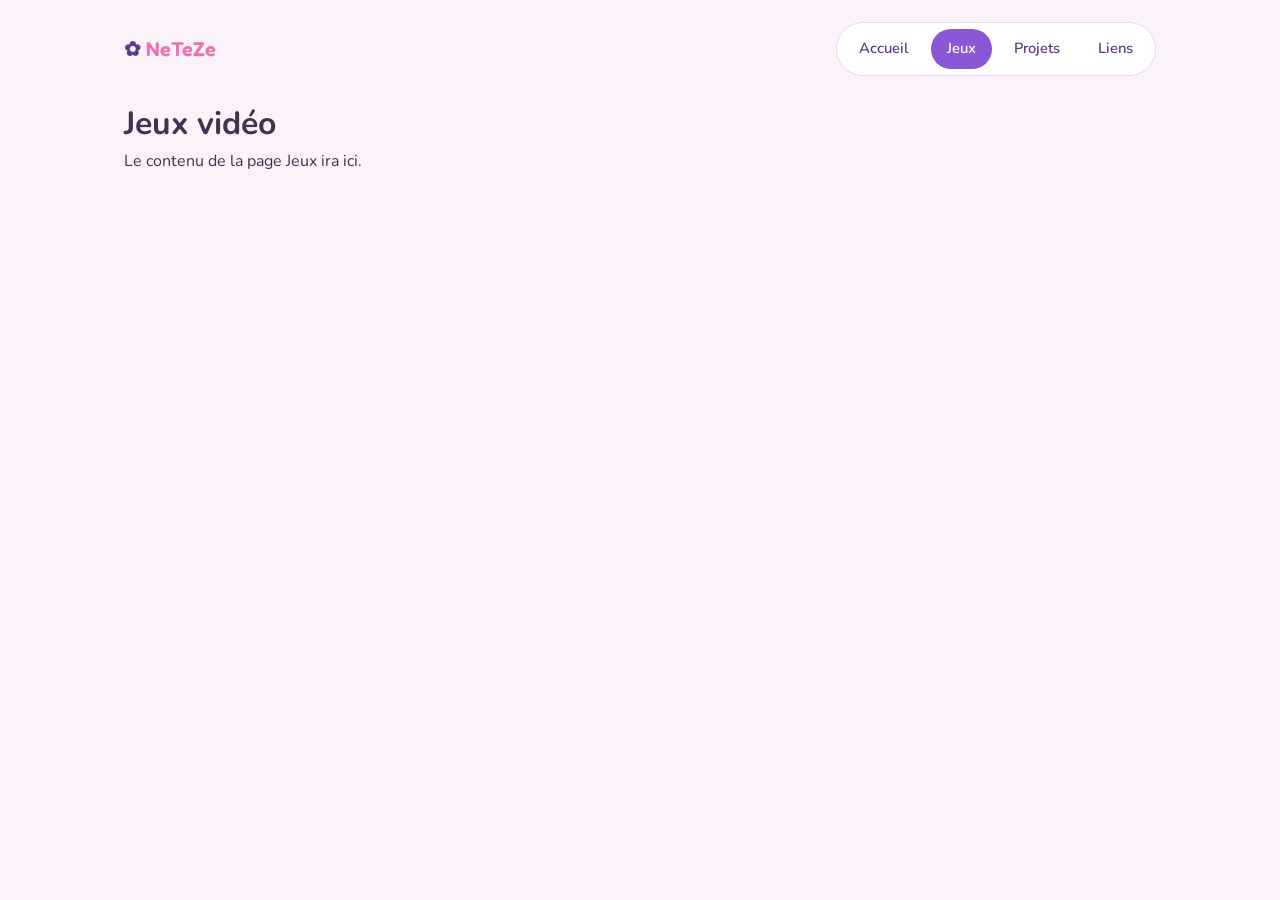
==== pages/games.html @ d8747aae "add real links" ====
<!DOCTYPE html>
<html lang="fr">
<head>
    <meta charset="UTF-8" />
    <meta name="viewport" content="width=device-width, initial-scale=1.0" />
    <title>NeTeZe · Jeux</title>

    <link rel="preconnect" href="https://fonts.googleapis.com" />
    <link rel="preconnect" href="https://fonts.gstatic.com" crossorigin />
    <link href="https://fonts.googleapis.com/css2?family=Fredoka:wght@400;500;600;700&family=Nunito:wght@400;500;600;700&display=swap" rel="stylesheet" />

    <!-- ../ pour remonter au root depuis pages/ -->
    <link rel="stylesheet" href="../css/style.css" />
</head>
<body>
<div class="wrap">
    <nav class="nav">
        <a class="brand" href="../index.html">✿ <span>NeTeZe</span></a>
        <div class="tabs">
            <a href="../index.html">Accueil</a>
            <a href="games.html" aria-current="page">Jeux</a>
            <a href="projects.html">Projets</a>
            <a href="links.html">Liens</a>
        </div>
    </nav>

    <main>
        <h1>Jeux vidéo</h1>
        <p>Le contenu de la page Jeux ira ici.</p>
    </main>
</div>

<script src="../js/main.js"></script>
</body>
</html>
---- css/style.css ----
:root {
    --bg:      #FBF2FA;
    --rose:    #ED73AE;
    --violet:  #8A57D6;
    --grape:   #5C3A8E;
    --ink:     #43324F;
    --card:    #FFFFFF;
    --border:  #EAD8EE;
}

* { box-sizing: border-box; margin: 0; padding: 0; }

body {
    font-family: "Nunito", system-ui, sans-serif;
    color: var(--ink);
    background: var(--bg);
    min-height: 100vh;
    line-height: 1.6;
}

/* Les liens déjà cliqués gardent leur couleur d'origine */
a:visited { color: inherit; }

/* Largeur centrée */
.wrap {
    max-width: 1080px;
    margin: 0 auto;
    padding: 0 24px;
}

/* Barre de navigation */
.nav {
    display: flex;
    align-items: center;
    justify-content: space-between;
    gap: 16px;
    padding: 22px 0;
    flex-wrap: wrap;
}
.brand {
    font-family: "Fredoka", sans-serif;
    font-weight: 600;
    font-size: 1.25rem;
    color: var(--grape);
    text-decoration: none;
}
.brand span { color: var(--rose); }

.tabs {
    display: flex;
    gap: 6px;
    background: var(--card);
    border: 1px solid var(--border);
    padding: 6px;
    border-radius: 999px;
}
.tabs a {
    font-size: 0.92rem;
    font-weight: 600;
    color: var(--grape);
    text-decoration: none;
    padding: 8px 16px;
    border-radius: 999px;
}
.tabs a:hover { background: #F7E7F2; }
.tabs a[aria-current="page"] {
    background: var(--violet);
    color: #fff;
}

/* Grille des cartes (page d'accueil) */
.grid {
    display: grid;
    grid-template-columns: repeat(3, 1fr);
    gap: 22px;
    padding: 48px 0 70px;
}
.card {
    --accent: var(--rose);
    display: flex;
    flex-direction: column;
    min-height: 220px;
    padding: 28px 26px;
    background: var(--card);
    border: 1px solid var(--border);
    border-top: 5px solid var(--accent);
    border-radius: 20px;
    text-decoration: none;
    color: var(--ink);
}
.card.g1 { --accent: #ED73AE; }
.card.g2 { --accent: #A87BE6; }
.card.g3 { --accent: #7C8AE6; }

.card:hover { border-color: var(--accent); }

.glyph {
    font-size: 2.4rem;
    margin-bottom: 18px;
}
.card h2 {
    font-family: "Fredoka", sans-serif;
    font-weight: 600;
    font-size: 1.5rem;
    color: var(--grape);
}

.meta {
    margin-top: auto;
    display: flex;
    align-items: center;
    justify-content: space-between;
}
.count {
    font-weight: 700;
    font-size: 0.85rem;
    color: var(--accent);
}
.go {
    font-weight: 700;
    color: var(--accent);
}

/* Liste des réseaux (page Liens) */
.social {
    display: flex;
    flex-direction: column;
    gap: 12px;
    max-width: 420px;
    margin-top: 32px;
}
.social-link {
    display: flex;
    align-items: center;
    gap: 14px;
    padding: 14px 20px;
    background: var(--card);
    border: 1px solid var(--border);
    border-radius: 14px;
    color: var(--grape);
    text-decoration: none;
    font-weight: 600;
    font-size: 1.05rem;
}
.social-link i {
    font-size: 1.5rem;
    width: 28px;
    text-align: center;
}
.social-link:hover {
    border-color: var(--violet);
    background: #FBF2FA;
}

/* Couleur de marque de chaque réseau (icône) */
.fa-letterboxd { color: #00D735; }
.fa-discord    { color: #5865F2; }
.fa-github     { color: #181717; }
.fa-steam      { color: #1B2838; }
.fa-twitch     { color: #9146FF; }
.fa-youtube    { color: #FF0000; }
.fa-x-twitter  { color: #000000; }

/* Responsive : 1 colonne sur mobile */
@media (max-width: 820px) {
    .grid { grid-template-columns: 1fr; padding: 32px 0 60px; }
}
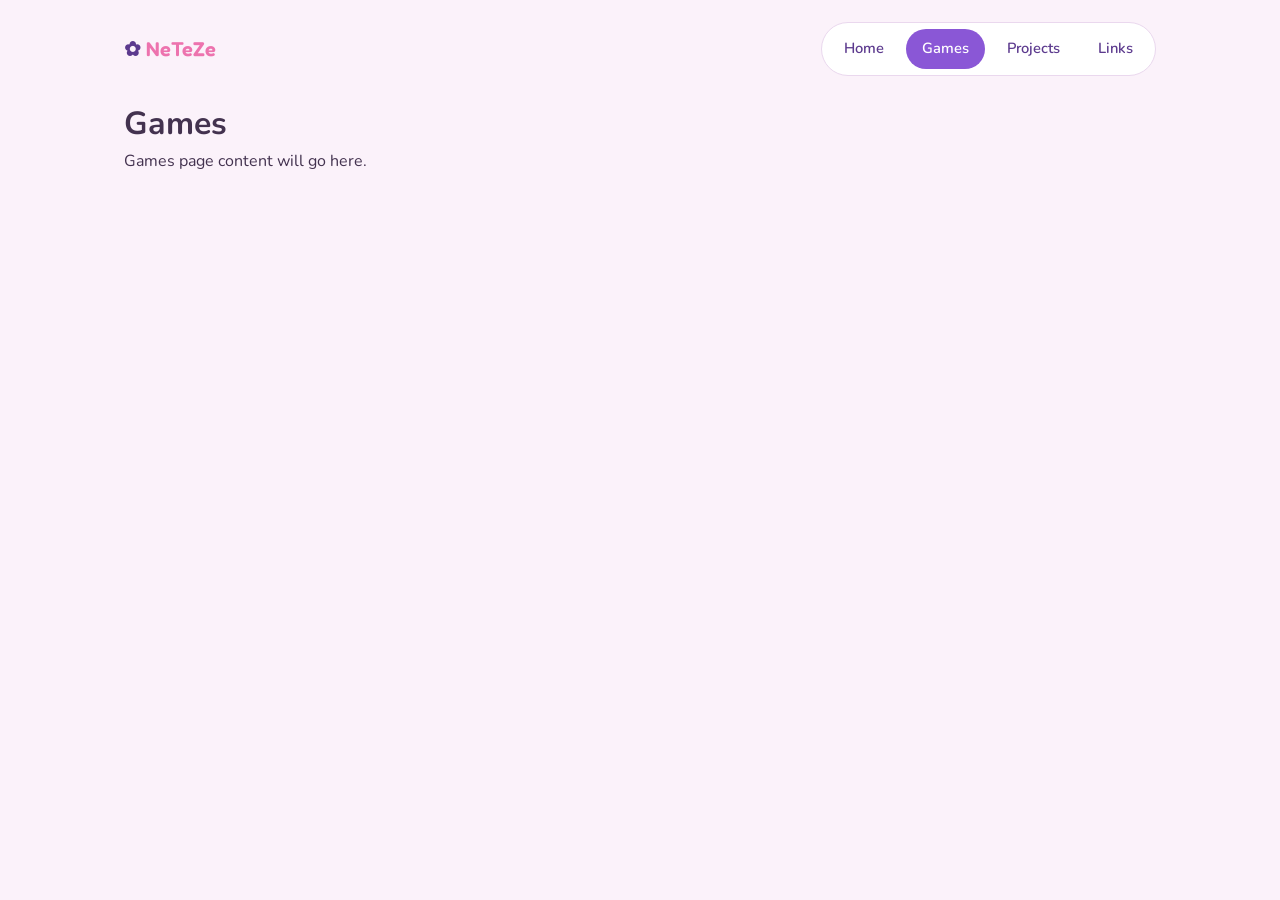
==== commit 0d567a6b: "add english everywhere" ====
--- a/pages/games.html
+++ b/pages/games.html
@@ -1,15 +1,15 @@
 <!DOCTYPE html>
-<html lang="fr">
+<html lang="en">
 <head>
     <meta charset="UTF-8" />
     <meta name="viewport" content="width=device-width, initial-scale=1.0" />
-    <title>NeTeZe · Jeux</title>
+    <title>NeTeZe - Games</title>
 
     <link rel="preconnect" href="https://fonts.googleapis.com" />
     <link rel="preconnect" href="https://fonts.gstatic.com" crossorigin />
     <link href="https://fonts.googleapis.com/css2?family=Fredoka:wght@400;500;600;700&family=Nunito:wght@400;500;600;700&display=swap" rel="stylesheet" />
 
-    <!-- ../ pour remonter au root depuis pages/ -->
+    <!-- ../ to go back up to root from pages/ -->
     <link rel="stylesheet" href="../css/style.css" />
 </head>
 <body>
@@ -17,16 +17,16 @@
     <nav class="nav">
         <a class="brand" href="../index.html">✿ <span>NeTeZe</span></a>
         <div class="tabs">
-            <a href="../index.html">Accueil</a>
-            <a href="games.html" aria-current="page">Jeux</a>
-            <a href="projects.html">Projets</a>
-            <a href="links.html">Liens</a>
+            <a href="../index.html">Home</a>
+            <a href="games.html" aria-current="page">Games</a>
+            <a href="projects.html">Projects</a>
+            <a href="links.html">Links</a>
         </div>
     </nav>
 
     <main>
-        <h1>Jeux vidéo</h1>
-        <p>Le contenu de la page Jeux ira ici.</p>
+        <h1>Games</h1>
+        <p>Games page content will go here.</p>
     </main>
 </div>
 
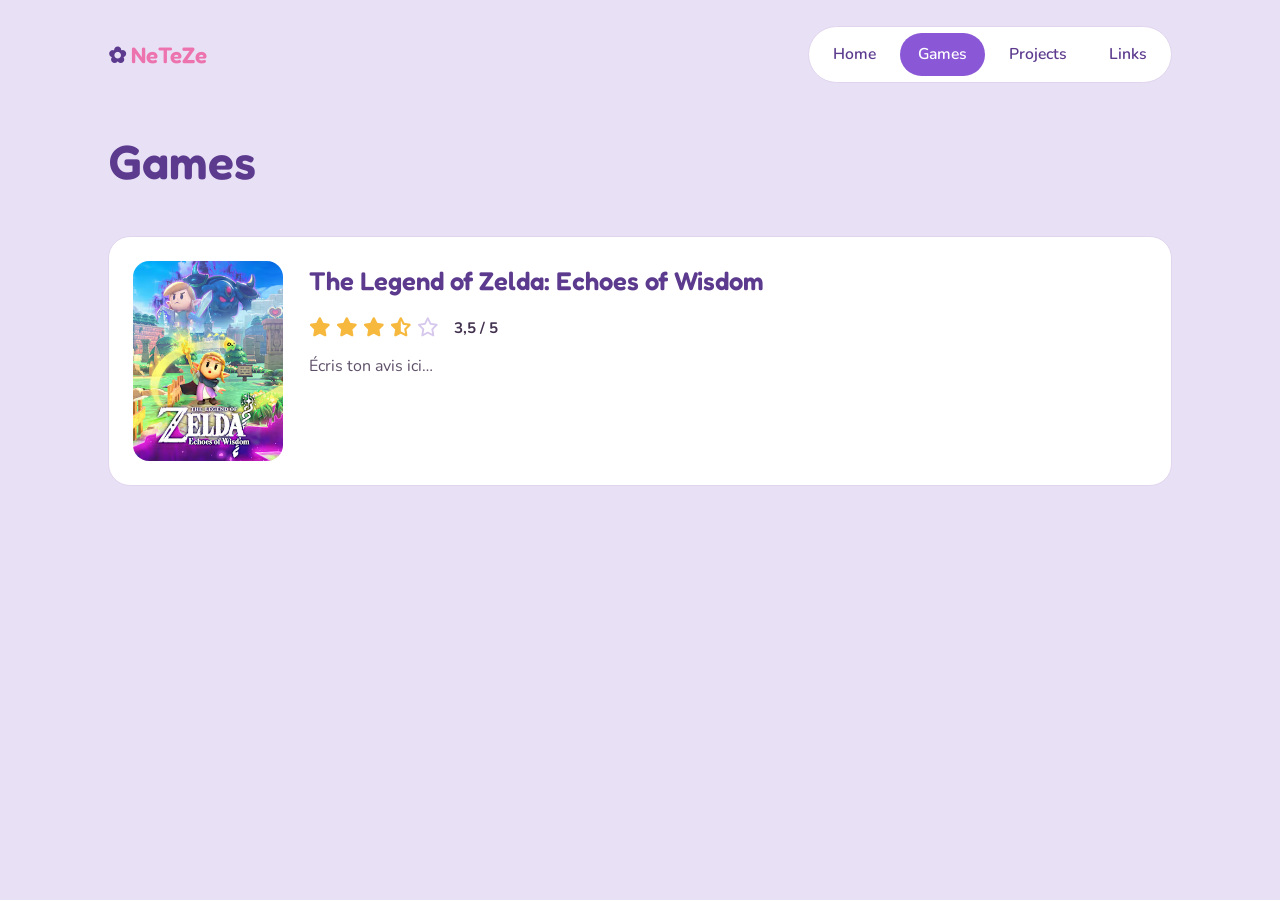
==== commit 24b3f1eb: "background changes and 1st game" ====
--- a/pages/games.html
+++ b/pages/games.html
@@ -3,14 +3,15 @@
 <head>
     <meta charset="UTF-8" />
     <meta name="viewport" content="width=device-width, initial-scale=1.0" />
-    <title>NeTeZe - Games</title>
+    <title>NeTeZe · Games</title>
 
     <link rel="preconnect" href="https://fonts.googleapis.com" />
     <link rel="preconnect" href="https://fonts.gstatic.com" crossorigin />
     <link href="https://fonts.googleapis.com/css2?family=Fredoka:wght@400;500;600;700&family=Nunito:wght@400;500;600;700&display=swap" rel="stylesheet" />
 
-    <!-- ../ to go back up to root from pages/ -->
     <link rel="stylesheet" href="../css/style.css" />
+    <!-- Font Awesome pour les étoiles -->
+    <link rel="stylesheet" href="https://cdnjs.cloudflare.com/ajax/libs/font-awesome/6.5.2/css/all.min.css" />
 </head>
 <body>
 <div class="wrap">
@@ -26,7 +27,37 @@
 
     <main>
         <h1>Games</h1>
-        <p>Games page content will go here.</p>
+
+        <div class="games-list">
+
+            <!-- ===== Echoes of Wisdom ===== -->
+            <article class="game">
+                <div class="game-cover">
+                    <!-- Pour mettre la jaquette : supprime la ligne <span> ci-dessous
+                         et mets à la place :
+                         <span class="game-cover-ph">Logo / jaquette du jeu</span> -->
+                    <img src="../assets/covers/echoes-of-wisdom.png" alt="Echoes of Wisdom" />
+                </div>
+
+                <div class="game-info">
+                    <h2>The Legend of Zelda: Echoes of Wisdom</h2>
+
+                    <div class="stars" aria-label="3.5 sur 5">
+                        <i class="fa-solid fa-star" aria-hidden="true"></i>
+                        <i class="fa-solid fa-star" aria-hidden="true"></i>
+                        <i class="fa-solid fa-star" aria-hidden="true"></i>
+                        <i class="fa-solid fa-star-half-stroke" aria-hidden="true"></i>
+                        <i class="fa-regular fa-star" aria-hidden="true"></i>
+                        <span class="stars-num">3,5 / 5</span>
+                    </div>
+
+                    <p class="game-comment">Écris ton avis ici…</p>
+                </div>
+            </article>
+
+            <!-- ===== Pour ajouter un jeu, copie le bloc <article class="game"> ci-dessus ===== -->
+
+        </div>
     </main>
 </div>
 
--- a/css/style.css
+++ b/css/style.css
@@ -1,11 +1,13 @@
 :root {
-    --bg:      #FBF2FA;
+    --bg:      #E8E1F6;   /* violet pastel, doux */
+    --tint:    #DCD2F0;   /* nuance un peu plus soutenue (placeholder) */
     --rose:    #ED73AE;
     --violet:  #8A57D6;
     --grape:   #5C3A8E;
     --ink:     #43324F;
     --card:    #FFFFFF;
-    --border:  #EAD8EE;
+    --border:  #E1D5EE;
+    --gold:    #F6B83D;   /* couleur des étoiles */
 }
 
 * { box-sizing: border-box; margin: 0; padding: 0; }
@@ -23,9 +25,9 @@
 
 /* Largeur centrée */
 .wrap {
-    max-width: 1080px;
+    max-width: 1120px;
     margin: 0 auto;
-    padding: 0 24px;
+    padding: 0 28px;
 }
 
 /* Barre de navigation */
@@ -34,13 +36,13 @@
     align-items: center;
     justify-content: space-between;
     gap: 16px;
-    padding: 22px 0;
+    padding: 26px 0;
     flex-wrap: wrap;
 }
 .brand {
     font-family: "Fredoka", sans-serif;
     font-weight: 600;
-    font-size: 1.25rem;
+    font-size: 1.4rem;
     color: var(--grape);
     text-decoration: none;
 }
@@ -55,36 +57,45 @@
     border-radius: 999px;
 }
 .tabs a {
-    font-size: 0.92rem;
-    font-weight: 600;
-    color: var(--grape);
-    text-decoration: none;
-    padding: 8px 16px;
+    font-size: 0.98rem;
+    font-weight: 600;
+    color: var(--grape);
+    text-decoration: none;
+    padding: 9px 18px;
     border-radius: 999px;
 }
-.tabs a:hover { background: #F7E7F2; }
+.tabs a:hover { background: #EFE9FB; }
 .tabs a[aria-current="page"] {
     background: var(--violet);
     color: #fff;
 }
 
-/* Grille des cartes (page d'accueil) */
+/* Titre de page (Games / Projects / Links) */
+main > h1 {
+    font-family: "Fredoka", sans-serif;
+    font-weight: 600;
+    font-size: clamp(2rem, 5vw, 3rem);
+    color: var(--grape);
+    padding-top: 14px;
+}
+
+/* Grille des cartes (page d'accueil) — agrandie */
 .grid {
     display: grid;
     grid-template-columns: repeat(3, 1fr);
-    gap: 22px;
-    padding: 48px 0 70px;
+    gap: 28px;
+    padding: 64px 0 90px;
 }
 .card {
     --accent: var(--rose);
     display: flex;
     flex-direction: column;
-    min-height: 220px;
-    padding: 28px 26px;
-    background: var(--card);
-    border: 1px solid var(--border);
-    border-top: 5px solid var(--accent);
-    border-radius: 20px;
+    min-height: 300px;
+    padding: 38px 34px;
+    background: var(--card);
+    border: 1px solid var(--border);
+    border-top: 6px solid var(--accent);
+    border-radius: 24px;
     text-decoration: none;
     color: var(--ink);
 }
@@ -95,13 +106,13 @@
 .card:hover { border-color: var(--accent); }
 
 .glyph {
-    font-size: 2.4rem;
-    margin-bottom: 18px;
+    font-size: 3.4rem;
+    margin-bottom: 22px;
 }
 .card h2 {
     font-family: "Fredoka", sans-serif;
     font-weight: 600;
-    font-size: 1.5rem;
+    font-size: 1.9rem;
     color: var(--grape);
 }
 
@@ -118,16 +129,82 @@
 }
 .go {
     font-weight: 700;
+    font-size: 1.05rem;
     color: var(--accent);
 }
 
-/* Liste des réseaux (page Liens) */
+/* Liste de jeux (page Games) */
+.games-list {
+    display: flex;
+    flex-direction: column;
+    gap: 24px;
+    margin-top: 36px;
+    padding-bottom: 80px;
+}
+.game {
+    display: flex;
+    gap: 26px;
+    background: var(--card);
+    border: 1px solid var(--border);
+    border-radius: 22px;
+    padding: 24px;
+}
+.game-cover {
+    flex: 0 0 150px;
+    aspect-ratio: 3 / 4;
+    border-radius: 16px;
+    overflow: hidden;
+    background: var(--tint);
+    display: flex;
+    align-items: center;
+    justify-content: center;
+}
+.game-cover:has(.game-cover-ph) { border: 2px dashed #C9B6E8; }
+.game-cover img { width: 100%; height: 100%; object-fit: cover; display: block; }
+.game-cover-ph {
+    font-size: 0.85rem;
+    font-weight: 700;
+    color: var(--violet);
+    text-align: center;
+    padding: 10px;
+}
+.game-info {
+    display: flex;
+    flex-direction: column;
+    gap: 14px;
+}
+.game-info h2 {
+    font-family: "Fredoka", sans-serif;
+    font-weight: 600;
+    font-size: 1.6rem;
+    color: var(--grape);
+}
+.stars {
+    display: flex;
+    align-items: center;
+    gap: 5px;
+    font-size: 1.2rem;
+}
+.stars i { color: var(--gold); }
+.stars .fa-regular { color: #D6C7EC; }
+.stars-num {
+    margin-left: 10px;
+    font-size: 0.95rem;
+    font-weight: 700;
+    color: var(--ink);
+}
+.game-comment {
+    color: var(--ink);
+    opacity: 0.85;
+}
+
+/* Liste des réseaux (page Links) */
 .social {
     display: flex;
     flex-direction: column;
     gap: 12px;
     max-width: 420px;
-    margin-top: 32px;
+    margin-top: 36px;
 }
 .social-link {
     display: flex;
@@ -149,7 +226,7 @@
 }
 .social-link:hover {
     border-color: var(--violet);
-    background: #FBF2FA;
+    background: #F0EBFA;
 }
 
 /* Couleur de marque de chaque réseau (icône) */
@@ -161,7 +238,11 @@
 .fa-youtube    { color: #FF0000; }
 .fa-x-twitter  { color: #000000; }
 
-/* Responsive : 1 colonne sur mobile */
+/* Responsive */
 @media (max-width: 820px) {
-    .grid { grid-template-columns: 1fr; padding: 32px 0 60px; }
+    .grid { grid-template-columns: 1fr; padding: 40px 0 70px; }
+}
+@media (max-width: 560px) {
+    .game { flex-direction: column; }
+    .game-cover { flex: 0 0 auto; width: 150px; }
 }
